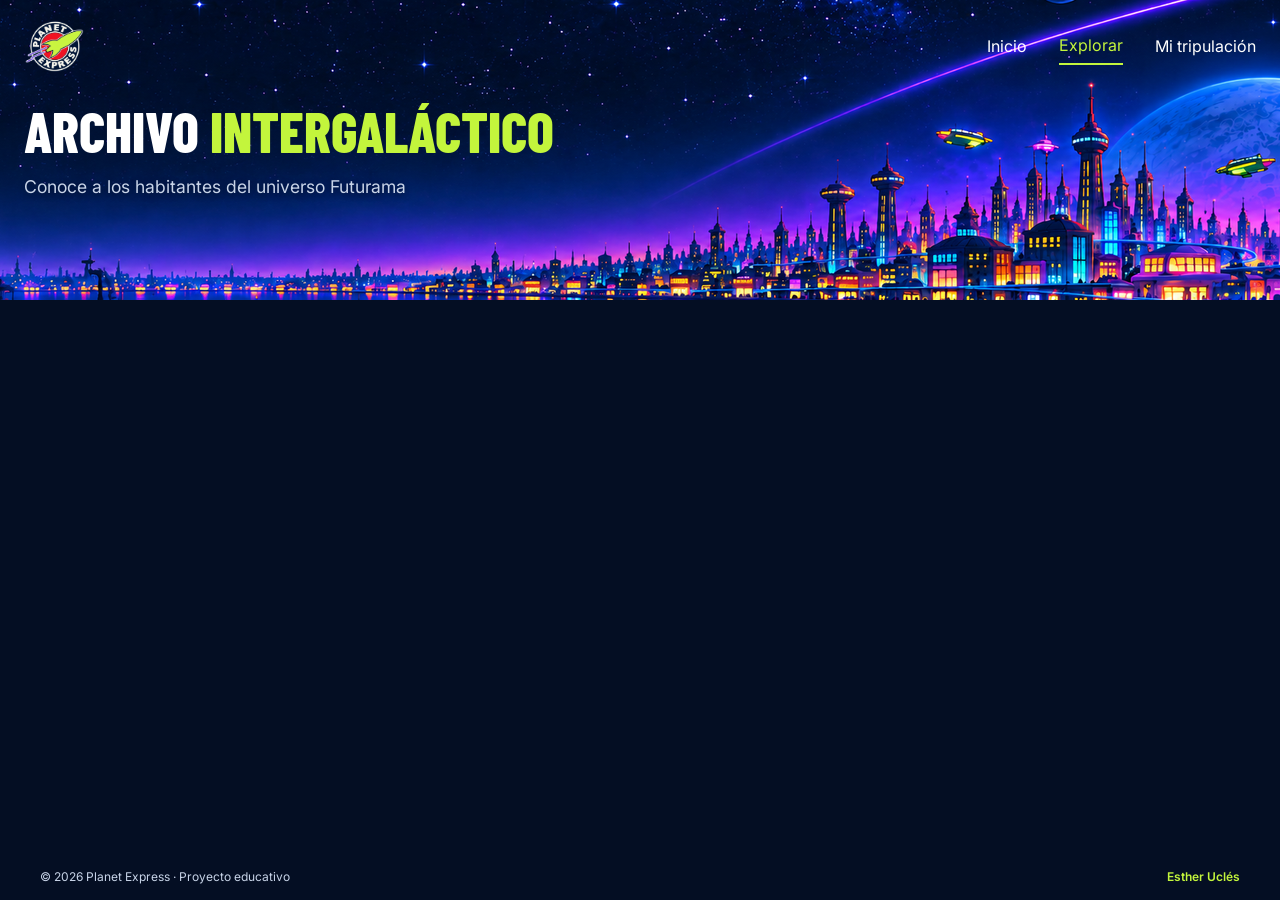
==== explore.html @ 9a002dad "Feat: header explore" ====
<!DOCTYPE html>
<html lang="es">
<head>
    <meta charset="UTF-8">
    <meta name="viewport" content="width=device-width, initial-scale=1.0">
    <title>Futurama</title>
    <link rel="icon" href="assets/img/logo.png" type="image/png">
    <link rel="preconnect" href="https://fonts.googleapis.com">
    <link rel="preconnect" href="https://fonts.gstatic.com" crossorigin>
    <link href="https://fonts.googleapis.com/css2?family=Barlow+Condensed:wght@400;500;600;700;800;900&family=Inter:wght@400;500;600;700&display=swap" rel="stylesheet">
    <link rel="stylesheet" href="./css/variables.css">
    <link rel="stylesheet" href="./css/style.css">
    <link rel="stylesheet" href="./css/explore.css">
</head>
<body>

    <header class="header header--explore">
        <nav class="nav" aria-label="navegación principal">

            <a class="nav__brand" href="./index.html">
                <img class="nav__logo" src="./assets/img/logo.png" width="60" height="60" alt="Logo Planet Espress - Inicio" >
            </a>

            <button 
                class="nav__menu-burger" 
                id="button-burger"
                type="button" 
                aria-label="Abrir menú" 
                aria-expanded="false" 
                aria-controls="main-navigation">
                ☰
            </button>

            <ul class="nav__menu" id="main-navigation">
                <li class="nav__item">
                    <a class="nav__link" href="./index.html">Inicio</a>
                </li>
                <li class="nav__item">
                    <a class="nav__link nav__link--active" href="./explore.html" aria-current="page">Explorar</a>
                </li>
                <li class="nav__item">
                    <a class="nav__link" href="./myCrew.html">Mi tripulación</a>
                </li>
            </ul>

        </nav>

        <div class="explore-intro">

            <h1 class="explore-intro__title">
                ARCHIVO
                <span class="explore-intro__highlight">INTERGALÁCTICO</span>
            </h1>

            <p class="explore-intro__description">Conoce a los habitantes del universo Futurama</p>

        </div>
        
    </header>

    <main class="main">

        <section class="filters" aria-label="Filtros de personajes">
            <!-- Buscador y filtros -->
        </section>

        <section class="characters" aria-label="Personajes">
            <!-- Tarjetas -->
        </section>

        <nav class="pagination" aria-label="Paginación de personajes">
            <!-- Paginación -->
        </nav>
      

    </main>

    <footer class="footer">
        <p class="footer__copyright">© 2026 Planet Express · Proyecto educativo</p>
        <p class="footer__author">Esther Uclés</p>
    </footer>
    

  <script type="module" src="js/pages/index.js"></script>
</body>
</html>
---- css/variables.css ----
:root{

/* =============== MAIN COLORS ===============*/

   --color-primary:     #071B3D; /* Azul galaxia */
   --color-secondary:   #C3F53C; /* Verde Lima */
   --color-details:     #7855D9; /* Morado */


/* =============== BACKGROUND ===============*/
   
   --color-background:   #040E23; /* Azul/Negro oscuro - Fondo general */
   --color-surface:         #10284F; /* Azul -  Fondo de tarjetas, filtros y contenedores */

/* =============== TEXTS ===============*/                             

   --color-text:           #FFFFFF;  /* Blanco - Texto principal */
   --color-text-secondary: #C8D4E8;  /* Azul muy claro - Texto secundario */
   --color-text-dark:      #071B3D;  /* Azul/Negro - Texto sobre verde lima */


/*=============== BORDERS ===============*/    

   --color-border:      #7855D9;  /* Morado - Bordes destacados */
   --color-border-soft: #293E65;  /* Azulado - Bordes discretos */


/*=============== FOOTER ===============*/



/*=============== FONTS ===============*/

   --font-primary:      "Barlow Condensed", Impact, sans-serif;
   --font-secondary:       "Inter", Arial, sans-serif;

}
---- css/style.css ----
/* -------------------------------------------
|             General styles                 |
----------------------------------------------*/

html{
    box-sizing: border-box;
}

*, 
*::after,
*::before{
    box-sizing: inherit;
    margin: 0;
    padding: 0;
}

a{
    text-decoration: none;
}



/* ////////////////// MOBILE DESIGN //////////////////// */

/* Nombramos cada área del Grid principal */
.header{ grid-area: header;}
.main{ grid-area: main;}
.footer{ grid-area: footer;}

body{
    min-height: 100vh;
    min-height: 100dvh;

    background-color: var(--color-background);
    color: var(--color-text);
    font-family: var(--font-secondary);

    /* Distribución principal de la página */
    display: grid;
    grid-template-columns: 1fr;
    grid-template-rows: auto 1fr auto;
    grid-template-areas:
        "header"
        "main"
        "footer";

}



/* -------------------------------------------
|                Header Styles               |
----------------------------------------------*/




/* -------------------------------------------
|                 Nav Styles                 |
----------------------------------------------*/

.nav{
    position: relative;
    display: flex;
    justify-content: space-between;
    align-items: center;
    padding: 16px 24px;
}

.nav__link{
    color: var(--color-text);
    
    display: inline-block;
    padding: 8px 0;
}

.nav__link--active{
    color: var(--color-secondary);
    border-bottom: 2px solid var(--color-secondary);
}

.nav__logo{
    display: block;
    width: 60px;
    height: 60px;
}

.nav__menu-burger{
    padding: 8px 12px;
    background-color: transparent;
    color: var(--color-secondary);
    border: 1px solid var(--color-border);
    border-radius: 8px;
    font-size: 1.5rem;
    cursor: pointer;
}

.nav__menu{
    flex-direction: column;
    gap: 20px;
    z-index: 10;

    display: none;
    list-style: none;
    position: absolute;
    top: 100%;
    left: 0;
    right: 0;
    padding: 20px 24px;

    background-color: var(--color-primary);
}

.nav__menu--open{
    display: flex;
}




/* -------------------------------------------
|                Main Styles                  |
----------------------------------------------*/

/* hero styles */
.hero{
    padding: 32px 24px;
}

.hero__title{
    font-family: var(--font-primary);
    font-size: 2.5rem;
    line-height: 1.1;
}

.hero__title-highlight{
    display: block;  /* para que "UNIVERSO FUTURAMA" aparezca en una nueva línea (span en elemento de línea por defecto) */
    color: var(--color-secondary);
}

.hero__description{
    color: var(--color-text-secondary);
    line-height: 1.5;
    margin-top: 16px;
}

/* contenedor de los botones */
.hero__actions{
    display: flex;
    flex-direction: column;
    gap: 16px;
    margin-top: 24px;
}

/* estilos comunes para los dos botones */
.hero__button{
    display: inline-flex;
    justify-content: center;
    align-items: center;
    gap: 12px;
    padding: 14px 24px;
    border-radius: 50px;
    border: 2px solid transparent;
    
    font-size: 1rem;
    font-weight: 600;
    text-align: center;
    cursor: pointer;
}

.hero__button-arrow{
    width: 22px;
    height: 22px;
    flex-shrink: 0; /* Para que la flecha conserve su tamaño aunque el botón tenga poco espacio */
}

/* botón principal - Explorar */
.hero__button--primary{
    background-color: var(--color-secondary);
    color: var(--color-text-dark);
}

/* botón secundario - Mi tripulación */
.hero__button--secondary{
    background-color: transparent;
    color: var(--color-text);
    border-color: var(--color-border);
}





/* -------------------------------------------
|                   Footer                    |
----------------------------------------------*/
.footer{
    padding: 16px 24px;
    background-color: var(--color-background);

    display: flex;
    flex-direction: column;
    align-items: center;
    gap: 8px;
}

.footer__copyright, 
.footer__author{
    font-size: 0.75rem;
}

.footer__copyright{
    color: var(--color-text-secondary);
}

.footer__author{
    color: var(--color-secondary);
    font-weight: 600;
}





/*  /////////////////////////////////////////////////////////// 
   //////////////   DESIGNS OF OTHER DEVICES   ///////////////
/* ////////////////////////////////////////////////////////// */


@media (min-width:768px){


/* -------------------------------------------
|                Header Styles               |
----------------------------------------------*/


/* -------------------------------------------
|                 Nav Styles                 |
----------------------------------------------*/

.nav__menu-burger{
    display: none;
}

.nav__menu{
    display: flex;
    position: static;
    flex-direction: row;
    align-items: center;
    gap: 32px;
    padding: 0;
    background-color: transparent;
}


/* -------------------------------------------
|                Main Styles                  |
----------------------------------------------*/

/* contenedor de los botones */
.hero__actions{
    flex-direction: row;
}


/* -------------------------------------------
|                   Footer                    |
----------------------------------------------*/

    .footer{
        flex-direction: row;
        justify-content: space-between;
        padding: 16px 40px;
    }
}
---- css/explore.css ----
/* ////////////////// MOBILE DESIGN //////////////////// */


/* -------------------------------------------
|                Header Styles               |
----------------------------------------------*/

.header--explore{
    background-image: url("../assets/img/encabezado.png");
    min-height: 330px;
    background-size: cover;
    background-position: center;
    background-repeat: no-repeat;
}

.explore-intro{
    padding: 2px 8px 24px 24px;
}

.explore-intro__title{
    font-family: var(--font-primary);
    font-size: 2.5rem;
    font-weight: 800;
    line-height: 1.1;
    color: var(--color-text);
}

.explore-intro__highlight{
    display: block;
    color: var(--color-secondary);
}

.explore-intro__description{
    margin-top: 12px;
    max-width: 260px;
    font-size: 0.95rem;
    line-height: 1.5;
    color: var(--color-text-secondary);
    text-shadow: 0 2px 6px rgba(4,14,35,0.8);
}



/* -------------------------------------------
|                 Nav Styles                 |
----------------------------------------------*/



/* -------------------------------------------
|                Main Styles                  |
----------------------------------------------*/



/* -------------------------------------------
|                   Footer                    |
----------------------------------------------*/




/*  /////////////////////////////////////////////////////////// 
   //////////////   DESIGNS OF OTHER DEVICES   ///////////////
/* ////////////////////////////////////////////////////////// */


@media (min-width:768px){


/* -------------------------------------------
|                Header Styles               |
----------------------------------------------*/

.header--explore{
    background-image: url(../assets/img/encabezado_web.png);
    min-height: 300px;
    background-size: cover;
    background-position: center 30%;

}

.explore-intro{
    padding: 8px 24px 24px;
}

.explore-intro__title{
    font-size: 3.5rem;
}

.explore-intro__highlight{
    display: inline;
}

.explore-intro__description{
    max-width: none;
    font-size: 1.1rem;
}


/* -------------------------------------------
|                 Nav Styles                 |
----------------------------------------------*/




/* -------------------------------------------
|                Main Styles                  |
----------------------------------------------*/



/* -------------------------------------------
|                   Footer                    |
----------------------------------------------*/


}
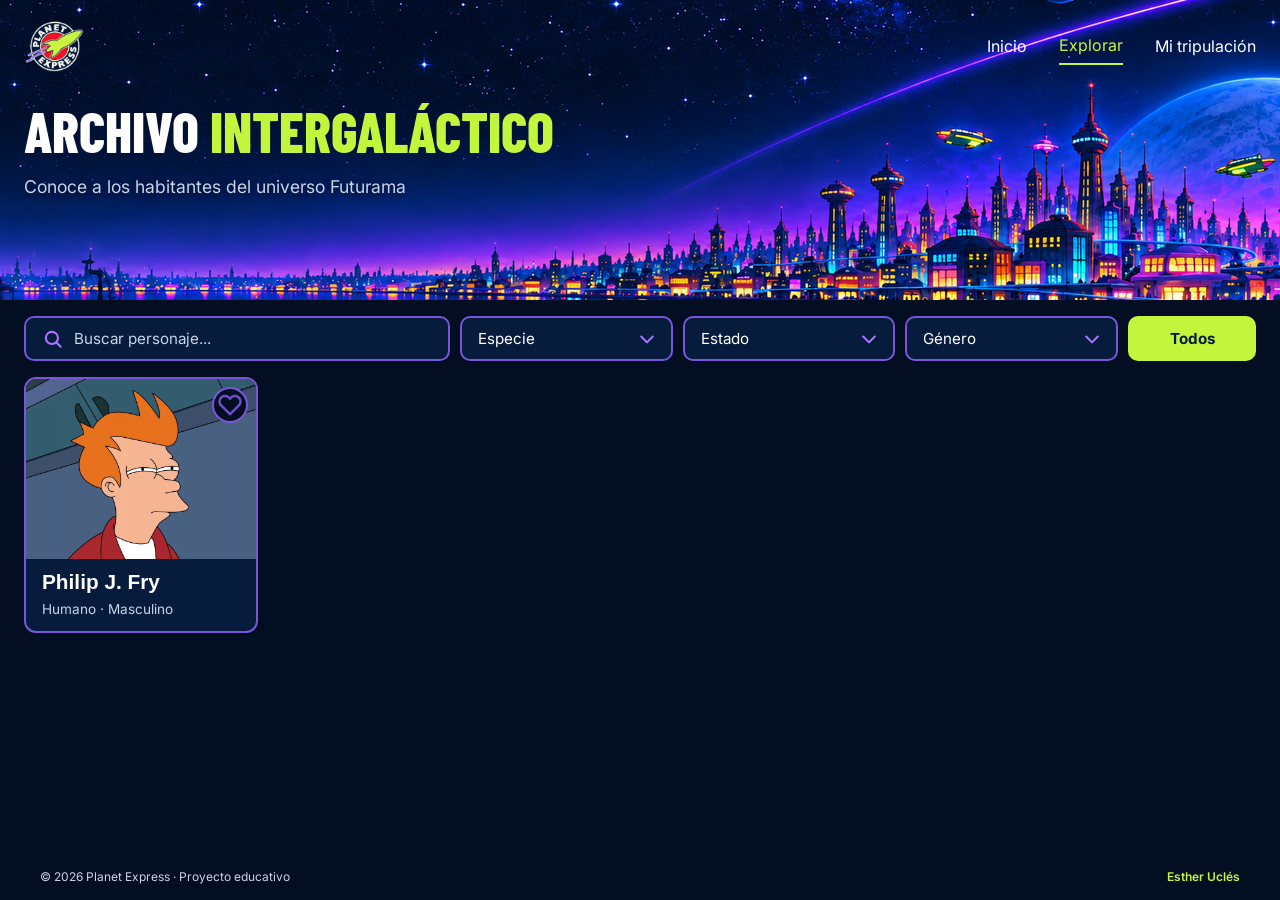
==== commit 2bfd96ee: "Feat: formulario (html y css) y tarjeta ejemplo (html y css)" ====
--- a/explore.html
+++ b/explore.html
@@ -61,11 +61,64 @@
     <main class="main">
 
         <section class="filters" aria-label="Filtros de personajes">
-            <!-- Buscador y filtros -->
+            
+            <form class="filters__form" id="character-filters">
+                <!-- Buscador -->
+                <input class="filters__search" id="character-search" type="search" name="search" placeholder="Buscar personaje...">
+
+                <!-- Filtro por especie -->
+                 <select class="filters__select" id="filter-species" name="species">
+                    <option value="">Especie</option>
+                 </select>
+
+                 <!-- Filtro por estado -->
+                 <select class="filters__select" id="filter-status" name="status">
+                    <option value="">Estado</option>
+                 </select>
+
+                 <!-- Filtro por genero -->
+                 <select class="filters__select" id="filter-gender" name="gender">
+                    <option value="">Género</option>
+                 </select>
+
+                 <!-- Restablecer filtros -->
+                  <button class="filters__reset" id="filters-reset" type="reset">Todos</button>
+
+            </form>
+
         </section>
 
         <section class="characters" aria-label="Personajes">
-            <!-- Tarjetas -->
+             <div class="characters__grid" id="characters-container">
+                <!-- Tarjetas -->
+                <article class="character-card">
+
+                    <div class="character-card__media">
+                        <img class="character-card__image" src="./assets/img/philip-j_-fry.webp" width="60" height="60" alt="Philip J. Fry">
+                    </div>
+
+                    <div class="character-card__info">
+                        <h2 class="character-card__name">Philip J. Fry</h2>
+
+                        <p class="character-card__details">
+                            <span class="character-card__species">Humano</span>
+                            <span aria-hidden="true">·</span>
+                            <span class="character-card__gender">Masculino</span>
+                        </p>
+                        
+                    </div>
+
+                    <button
+                        class="character-card__favorite"
+                        type="button"
+                        aria-label="Añadir a Philip J. Fry a mi tripulación"
+                        aria-pressed="false"
+                    >
+                        <img class="character-card__heart" src="./assets/icons/Corazon_vacio.png" width="35" height="35" alt="Corazón vacío">
+                    </button>
+
+                </article>
+             </div>
         </section>
 
         <nav class="pagination" aria-label="Paginación de personajes">
--- a/css/explore.css
+++ b/css/explore.css
@@ -52,6 +52,166 @@
 |                Main Styles                  |
 ----------------------------------------------*/
 
+/* *** SECCIÓN FILTROS *** */
+.filters{
+    padding: 16px 24px 0;
+}
+
+.filters__form{
+    display: grid;
+    grid-template-columns: 1fr;
+    gap: 10px;
+}
+
+/* estilos comunes input, selects y botón de los filtros */
+.filters__search,
+.filters__select,
+.filters__reset{ 
+    width: 100%;
+    min-height: 45px;
+    padding: 10px 16px;
+    font-family: var(--font-secondary);
+    font-size: 0.95rem;
+    border-radius: 10px;
+}
+
+/* buscador */
+.filters__search{
+    background-color: var(--color-primary);
+    color: var(--color-text);
+    border: 2px solid var(--color-border);
+
+    /* lupita morada */
+    background-image: url("../assets/icons/lupa_morada.svg");
+    background-repeat: no-repeat;
+    background-position: 16px center;
+    background-size: 22px;
+    padding-left: 48px;
+}
+
+.filters__search::placeholder{
+    color: var(--color-text-secondary);
+}
+
+/* despleagles - selects */
+.filters__select{
+    background-color: var(--color-primary);
+    color: var(--color-text);
+    border: 2px solid var(--color-border);
+    cursor: pointer;
+    color-scheme: dark;
+
+    /* desplegable moradito */
+    appearance: none;
+    background-image: url("../assets/icons/desplegable_morado.svg");
+    background-repeat: no-repeat;
+    background-position: right 14px center;
+    background-size: 20px;
+    padding-right: 44px;
+}
+
+.filters__select option{
+    background-color: var(--color-primary);
+    color: var(--color-text);
+}
+
+/* botón Todos */
+.filters__reset{
+    background-color: var(--color-secondary);
+    color: var(--color-text-dark);
+    border: none;
+    font-weight: 700;
+    cursor: pointer;
+}
+
+
+/* *** SECCIÓN TARJETAS *** */
+.characters{
+    padding: 16px 24px;
+}
+
+.characters__grid{
+    display: grid;
+    grid-template-columns: 1fr;
+    gap: 12px;
+}
+
+/* tarjetas personajes */
+.character-card{
+    position: relative;
+    display: grid;
+    grid-template-columns: 105px minmax(0, 1fr);
+    height: 115px;
+
+    background-color: var(--color-primary);
+    border: 2px solid var(--color-border);
+    border-radius: 12px;
+    overflow: hidden;
+}
+
+/* contenedor de la imagen de la tarjeta */
+.character-card__media{
+    overflow: hidden;
+    background-color: var(--color-surface);
+}
+
+/* imagen tarjeta */
+.character-card__image{
+    display: block;
+    width: 100%;
+    height: 100%;
+    object-fit: cover;
+}
+
+/* datos/información personaje */
+.character-card__info{
+    display: flex;
+    flex-direction: column;
+    justify-content: center;
+    gap: 6px;
+    min-width: 0;
+    padding: 12px 42px 12px 20px;
+}
+
+.character-card__name{
+    font-family: var(--font-primary);
+    font-size: 1.3rem;
+    font-weight: 700;
+    line-height: 1.1;
+}
+
+.character-card__details{
+    font-size: 0.75rem;
+    line-height: 1.4;
+    color: var(--color-text-secondary);
+}
+
+/* corazón - favorito */
+.character-card__favorite{
+    position: absolute;
+    top: 8px;
+    right: 8px;
+    display: flex;
+    align-items: center;
+    justify-content: center;
+    padding: 0;
+
+    width: 36px;
+    height: 36px;
+    
+    background-color: var(--color-background);
+    border: 2px solid var(--color-border);
+    border-radius: 50%;
+    cursor: pointer;
+}
+
+.character-card__heart{
+    display: block;
+    width: 24px;
+    height: 24px;
+    object-fit: contain;
+}
+
 
 
 /* -------------------------------------------
@@ -110,7 +270,37 @@
 |                Main Styles                  |
 ----------------------------------------------*/
 
-
+/* *** SECCIÓN FILTROS *** */
+.filters__form{
+    grid-template-columns: 2fr 1fr 1fr 1fr 0.6fr;
+}
+
+.filters__search{
+    grid-column: auto;
+}
+
+/* *** SECCIÓN TARJETAS *** */
+.characters__grid{
+    grid-template-columns: repeat(5, minmax(0, 1fr));
+    gap: 16px;
+}
+
+/* tarjetas personajes */
+.character-card{
+    grid-template-columns: 1fr;
+    grid-template-rows: 180px auto;
+    height: auto;
+}
+
+/* datos/información personaje */
+.character-card__info{
+    justify-content: flex-start;
+    padding: 12px 16px;
+}
+
+.character-card__details{
+    font-size: 0.85rem;
+}
 
 /* -------------------------------------------
 |                   Footer                    |
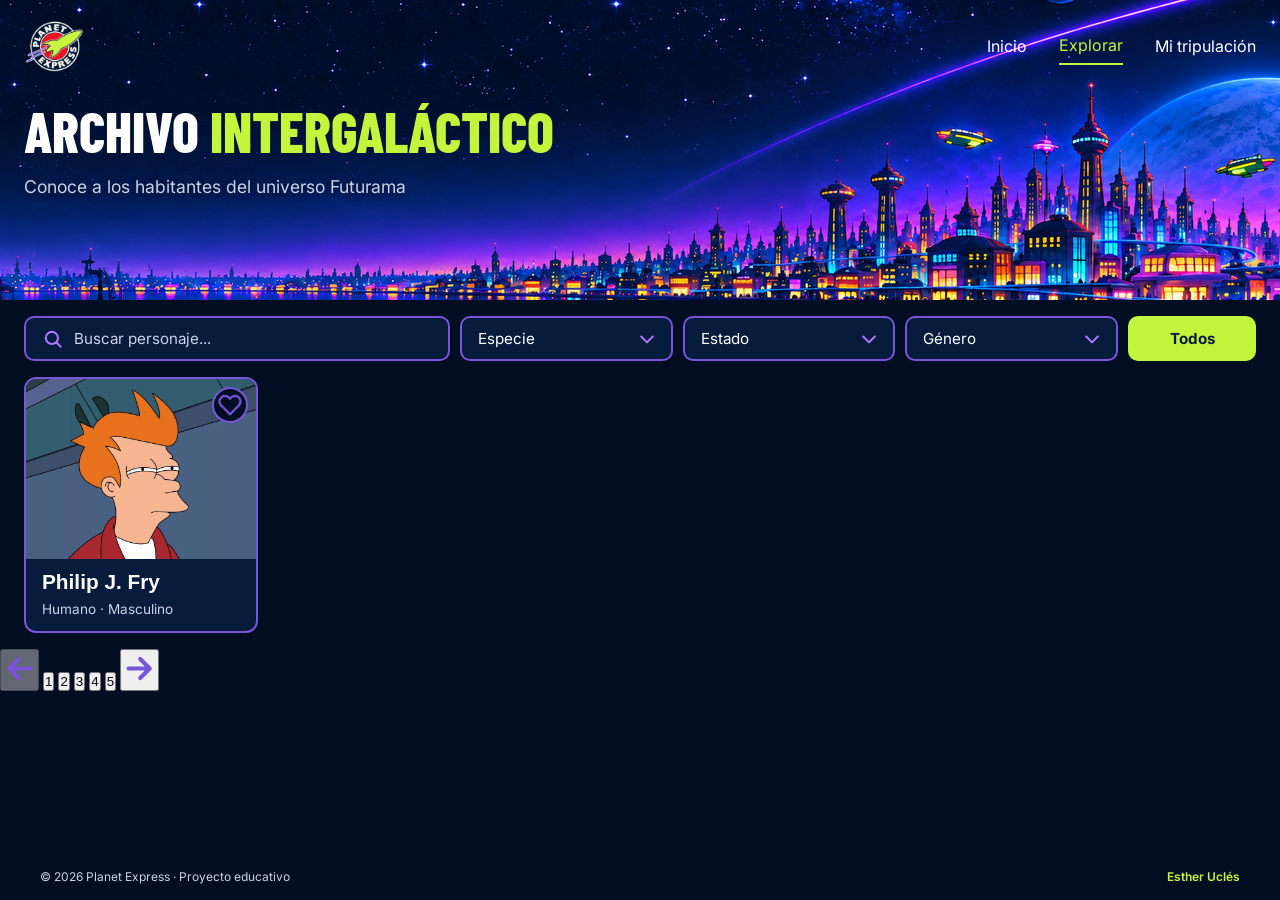
==== commit d82c32cb: "Feat: Nav de paginación en html" ====
--- a/explore.html
+++ b/explore.html
@@ -121,8 +121,23 @@
              </div>
         </section>
 
-        <nav class="pagination" aria-label="Paginación de personajes">
-            <!-- Paginación -->
+        <!-- Paginación -->
+        <nav class="pagination" id="pagination" aria-label="Paginación de personajes">
+
+            <button class="paginaton__button" id="prev-page" type="button" disabled>
+                <img class="pagination_icon" src="./assets/icons/flecha_izquierda_morada.svg" width="35" height="35" alt="Flecha izquierda paginación">
+            </button>
+
+            <button class="paginaton__button paginaton__button--active" type="button" data-page="1" aria-current="page">1</button>
+            <button class="paginaton__button" type="button" data-page="2">2</button>
+            <button class="paginaton__button" type="button" data-page="3">3</button>
+            <button class="paginaton__button" type="button" data-page="4">4</button>
+            <button class="paginaton__button" type="button" data-page="5">5</button>
+
+            <button class="paginaton__button" id="next-page" type="button">
+                <img class="pagination_icon" src="./assets/icons/flecha_morada.svg" width="35" height="35" alt="Flecha izquierda paginación">
+            </button>
+            
         </nav>
       
 
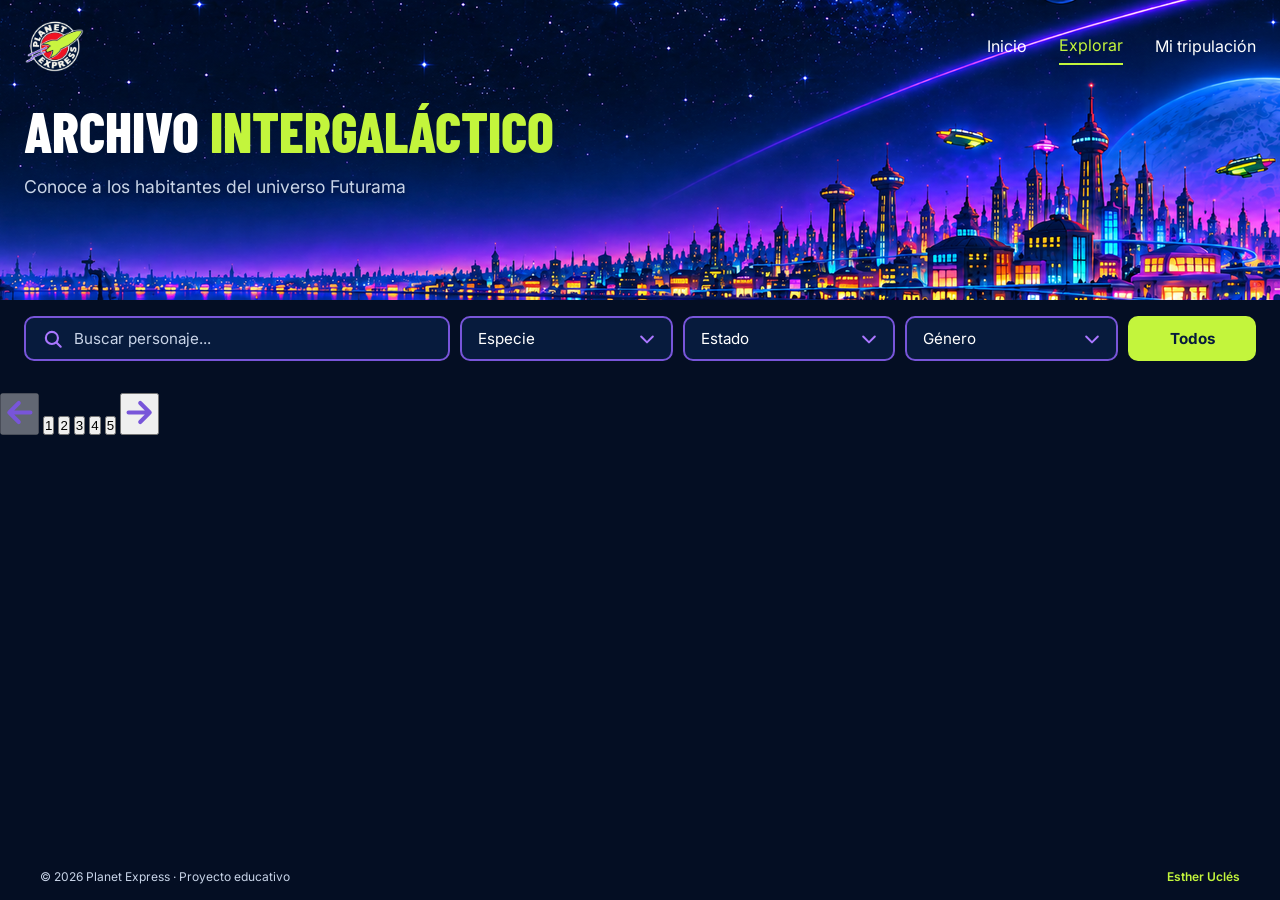
==== commit d1992a90: "Feat: DOM tarjetas y mostrarlas" ====
--- a/explore.html
+++ b/explore.html
@@ -91,7 +91,7 @@
         <section class="characters" aria-label="Personajes">
              <div class="characters__grid" id="characters-container">
                 <!-- Tarjetas -->
-                <article class="character-card">
+                <!-- <article class="character-card">
 
                     <div class="character-card__media">
                         <img class="character-card__image" src="./assets/img/philip-j_-fry.webp" width="60" height="60" alt="Philip J. Fry">
@@ -117,7 +117,7 @@
                         <img class="character-card__heart" src="./assets/icons/Corazon_vacio.png" width="35" height="35" alt="Corazón vacío">
                     </button>
 
-                </article>
+                </article> -->
              </div>
         </section>
 
@@ -149,6 +149,6 @@
     </footer>
     
 
-  <script type="module" src="js/pages/index.js"></script>
+  <script type="module" src="js/pages/explore.js"></script>
 </body>
 </html>
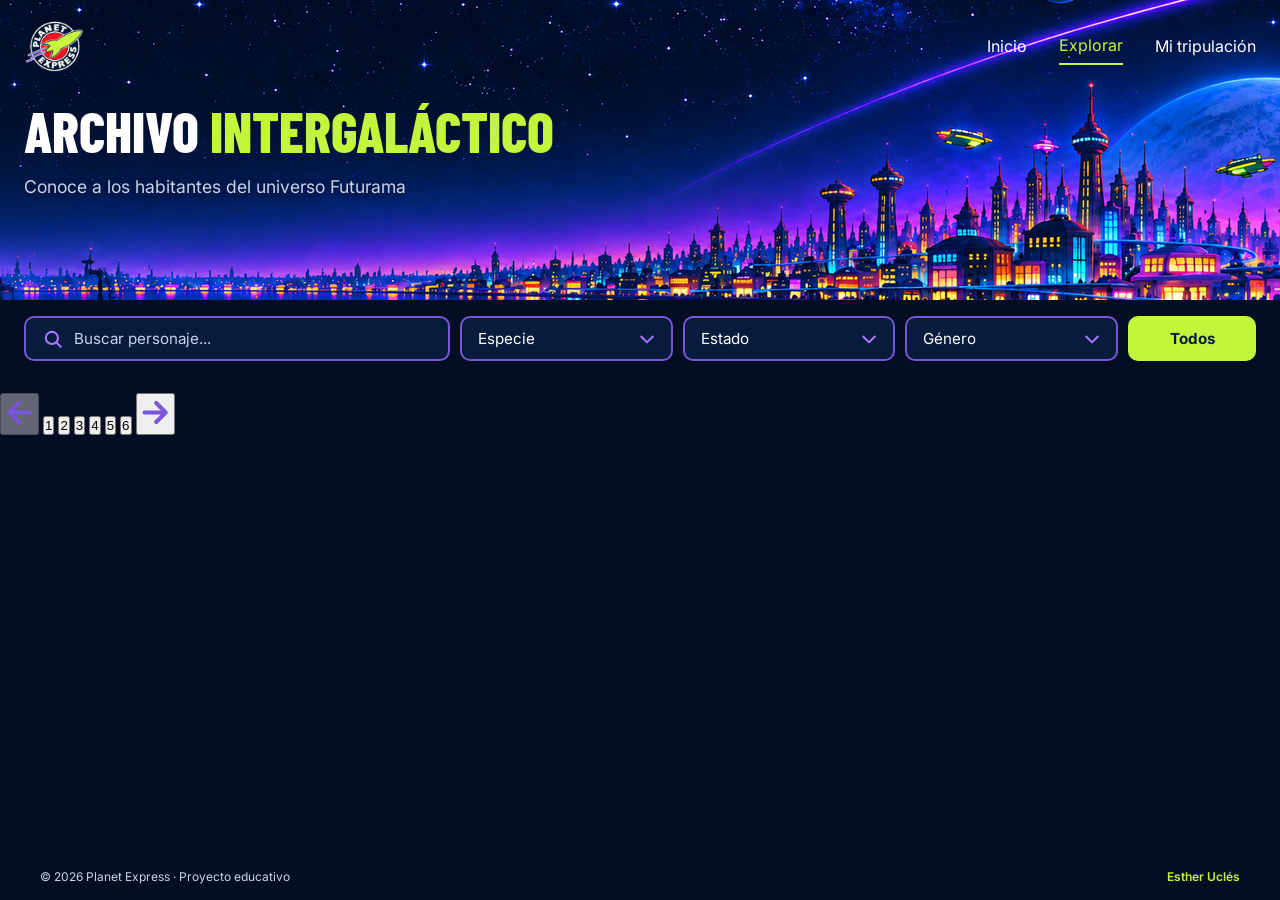
==== commit 1b985522: "Feat: Filtros de los personajes. Buscador y desplegables" ====
--- a/explore.html
+++ b/explore.html
@@ -91,33 +91,6 @@
         <section class="characters" aria-label="Personajes">
              <div class="characters__grid" id="characters-container">
                 <!-- Tarjetas -->
-                <!-- <article class="character-card">
-
-                    <div class="character-card__media">
-                        <img class="character-card__image" src="./assets/img/philip-j_-fry.webp" width="60" height="60" alt="Philip J. Fry">
-                    </div>
-
-                    <div class="character-card__info">
-                        <h2 class="character-card__name">Philip J. Fry</h2>
-
-                        <p class="character-card__details">
-                            <span class="character-card__species">Humano</span>
-                            <span aria-hidden="true">·</span>
-                            <span class="character-card__gender">Masculino</span>
-                        </p>
-                        
-                    </div>
-
-                    <button
-                        class="character-card__favorite"
-                        type="button"
-                        aria-label="Añadir a Philip J. Fry a mi tripulación"
-                        aria-pressed="false"
-                    >
-                        <img class="character-card__heart" src="./assets/icons/Corazon_vacio.png" width="35" height="35" alt="Corazón vacío">
-                    </button>
-
-                </article> -->
              </div>
         </section>
 
@@ -133,6 +106,7 @@
             <button class="paginaton__button" type="button" data-page="3">3</button>
             <button class="paginaton__button" type="button" data-page="4">4</button>
             <button class="paginaton__button" type="button" data-page="5">5</button>
+            <button class="paginaton__button" type="button" data-page="6">6</button>
 
             <button class="paginaton__button" id="next-page" type="button">
                 <img class="pagination_icon" src="./assets/icons/flecha_morada.svg" width="35" height="35" alt="Flecha izquierda paginación">
--- a/css/explore.css
+++ b/css/explore.css
@@ -140,8 +140,8 @@
 .character-card{
     position: relative;
     display: grid;
-    grid-template-columns: 105px minmax(0, 1fr);
-    height: 115px;
+    grid-template-columns: 100px minmax(0, 1fr);
+    height: 80px;
 
     background-color: var(--color-primary);
     border: 2px solid var(--color-border);
@@ -152,7 +152,7 @@
 /* contenedor de la imagen de la tarjeta */
 .character-card__media{
     overflow: hidden;
-    background-color: var(--color-surface);
+    /* background-color: var(--color-surface); */
 }
 
 /* imagen tarjeta */
@@ -160,7 +160,7 @@
     display: block;
     width: 100%;
     height: 100%;
-    object-fit: cover;
+    object-fit: contain;
 }
 
 /* datos/información personaje */
@@ -168,21 +168,21 @@
     display: flex;
     flex-direction: column;
     justify-content: center;
-    gap: 6px;
+    gap: 3px;
     min-width: 0;
-    padding: 12px 42px 12px 20px;
+    padding: 8px 42px 8px 20px;
 }
 
 .character-card__name{
     font-family: var(--font-primary);
-    font-size: 1.3rem;
+    font-size: 1.1rem;
     font-weight: 700;
     line-height: 1.1;
 }
 
 .character-card__details{
-    font-size: 0.75rem;
-    line-height: 1.4;
+    font-size: 0.7rem;
+    line-height: 1.3;
     color: var(--color-text-secondary);
 }
 
@@ -212,6 +212,13 @@
     object-fit: contain;
 }
 
+ /* para el mensaje de "No se han encontrado personajes" */
+.characters__empty {
+    color: var(--color-text-secondary);
+    text-align: center;
+    padding: 32px 16px;
+}
+
 
 
 /* -------------------------------------------
@@ -281,8 +288,8 @@
 
 /* *** SECCIÓN TARJETAS *** */
 .characters__grid{
-    grid-template-columns: repeat(5, minmax(0, 1fr));
-    gap: 16px;
+    grid-template-columns: repeat(auto-fill, minmax(230px, 1fr));
+    gap: 18px;
 }
 
 /* tarjetas personajes */
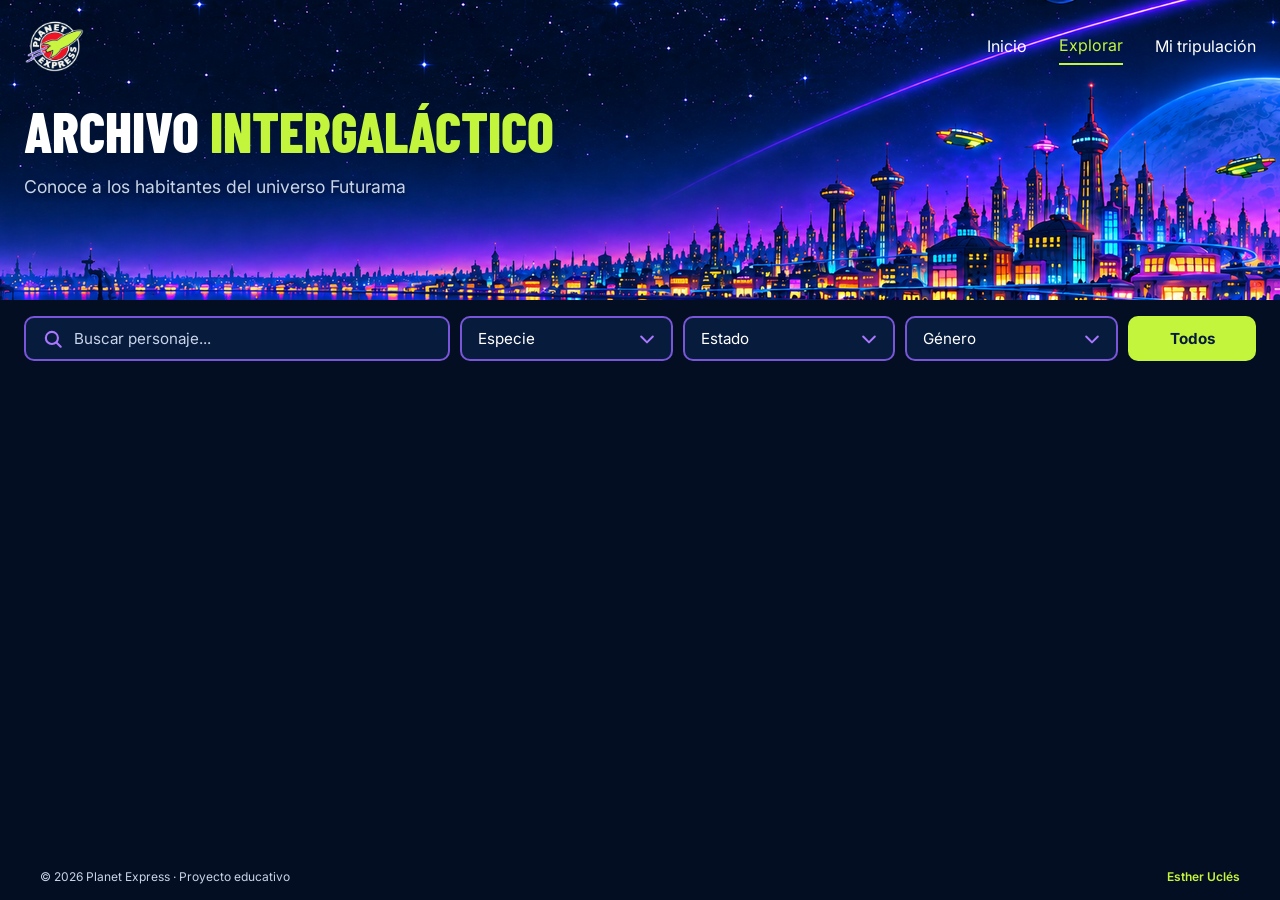
==== commit 27270b18: "Feat: Paginación de los personajes" ====
--- a/explore.html
+++ b/explore.html
@@ -101,7 +101,7 @@
                 <img class="pagination_icon" src="./assets/icons/flecha_izquierda_morada.svg" width="35" height="35" alt="Flecha izquierda paginación">
             </button>
 
-            <button class="paginaton__button paginaton__button--active" type="button" data-page="1" aria-current="page">1</button>
+            <button class="paginaton__button paginaton__button--active" type="button" data-page="1">1</button>
             <button class="paginaton__button" type="button" data-page="2">2</button>
             <button class="paginaton__button" type="button" data-page="3">3</button>
             <button class="paginaton__button" type="button" data-page="4">4</button>
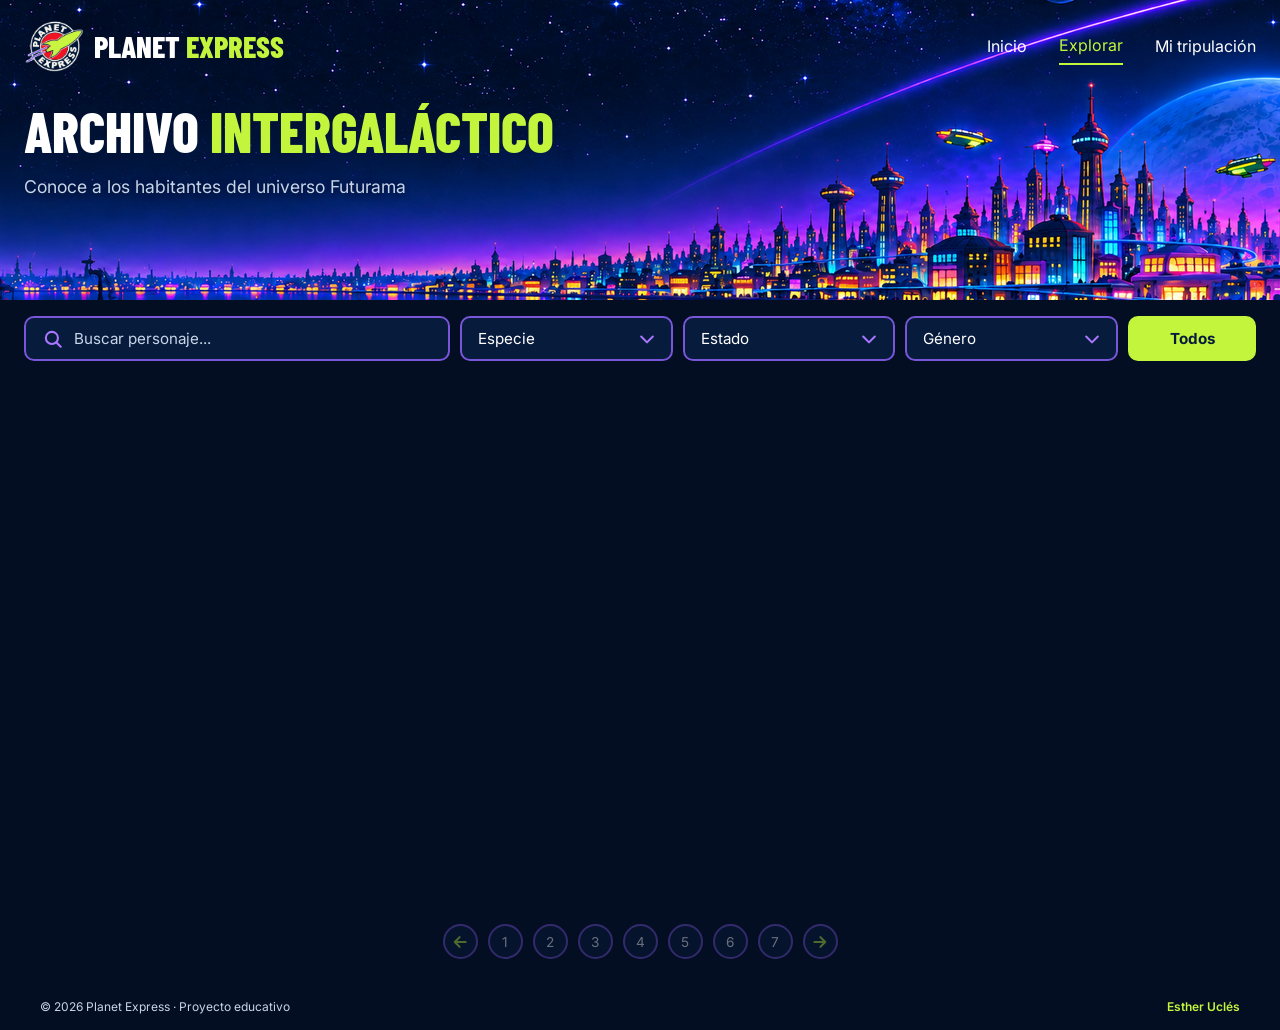
==== commit 48ffa368: "Feat: Darle estilos a los botones y mejorar algunos comportamientos de los botones de la paginación" ====
--- a/explore.html
+++ b/explore.html
@@ -19,6 +19,9 @@
 
             <a class="nav__brand" href="./index.html">
                 <img class="nav__logo" src="./assets/img/logo.png" width="60" height="60" alt="Logo Planet Espress - Inicio" >
+                <span class="nav__brand-name">
+                    PLANET <span class="nav__brand-highlight">EXPRESS</span>
+                </span>
             </a>
 
             <button 
@@ -97,19 +100,20 @@
         <!-- Paginación -->
         <nav class="pagination" id="pagination" aria-label="Paginación de personajes">
 
-            <button class="paginaton__button" id="prev-page" type="button" disabled>
-                <img class="pagination_icon" src="./assets/icons/flecha_izquierda_morada.svg" width="35" height="35" alt="Flecha izquierda paginación">
+            <button class="pagination__button" id="prev-page" type="button" disabled>
+                <img class="pagination_icon" src="./assets/icons/flecha_izquierda_verde_lima.svg" width="35" height="35" alt="Flecha izquierda paginación">
             </button>
 
-            <button class="paginaton__button paginaton__button--active" type="button" data-page="1">1</button>
-            <button class="paginaton__button" type="button" data-page="2">2</button>
-            <button class="paginaton__button" type="button" data-page="3">3</button>
-            <button class="paginaton__button" type="button" data-page="4">4</button>
-            <button class="paginaton__button" type="button" data-page="5">5</button>
-            <button class="paginaton__button" type="button" data-page="6">6</button>
+            <button class="pagination__button pagination__button--active" type="button" data-page="1">1</button>
+            <button class="pagination__button" type="button" data-page="2">2</button>
+            <button class="pagination__button" type="button" data-page="3">3</button>
+            <button class="pagination__button" type="button" data-page="4">4</button>
+            <button class="pagination__button" type="button" data-page="5">5</button>
+            <button class="pagination__button" type="button" data-page="6">6</button>
+            <button class="pagination__button" type="button" data-page="7">7</button>
 
-            <button class="paginaton__button" id="next-page" type="button">
-                <img class="pagination_icon" src="./assets/icons/flecha_morada.svg" width="35" height="35" alt="Flecha izquierda paginación">
+            <button class="pagination__button" id="next-page" type="button">
+                <img class="pagination_icon" src="./assets/icons/flecha_verde_lima.svg" width="35" height="35" alt="Flecha izquierda paginación">
             </button>
             
         </nav>
--- a/css/style.css
+++ b/css/style.css
@@ -52,9 +52,6 @@
 |                Header Styles               |
 ----------------------------------------------*/
 
-
-
-
 /* -------------------------------------------
 |                 Nav Styles                 |
 ----------------------------------------------*/
@@ -83,6 +80,25 @@
     display: block;
     width: 60px;
     height: 60px;
+}
+
+.nav__brand{
+    display: flex;
+    align-items: center;
+    gap: 10px;
+}
+
+.nav__brand-name{
+    font-family: var(--font-primary);
+    font-size: 1.3rem;
+    font-weight: 800;
+    line-height: 1;
+    color: var(--color-text);
+    white-space: nowrap;
+}
+
+.nav__brand-highlight{
+    color: var(--color-secondary);
 }
 
 .nav__menu-burger{
@@ -233,8 +249,6 @@
 /* -------------------------------------------
 |                Header Styles               |
 ----------------------------------------------*/
-
-
 /* -------------------------------------------
 |                 Nav Styles                 |
 ----------------------------------------------*/
@@ -251,6 +265,10 @@
     gap: 32px;
     padding: 0;
     background-color: transparent;
+}
+
+.nav__brand-name{
+    font-size: 1.9rem;
 }
 
 
--- a/css/explore.css
+++ b/css/explore.css
@@ -147,6 +147,9 @@
     border: 2px solid var(--color-border);
     border-radius: 12px;
     overflow: hidden;
+
+    /* animación tarjeta */
+    transition: transform 0.3s ease;
 }
 
 /* contenedor de la imagen de la tarjeta */
@@ -161,6 +164,9 @@
     width: 100%;
     height: 100%;
     object-fit: contain;
+
+    /* animación imagen */
+    /* transition: transform 1s ease; */
 }
 
 /* datos/información personaje */
@@ -219,6 +225,70 @@
     padding: 32px 16px;
 }
 
+/* tarjeta sube un poco al pasar el ratón */
+@media (hover:hover){
+    .character-card:hover{
+        transform: translateY(-5px);
+        box-shadow: 0 8px 20px rgba(120, 85, 217, 0.25);
+    }
+
+    /* imagen con un poco de zoom */
+    /* .character-card:hover .character-card__image{
+        transform: scale(1.05);
+    }  */
+}
+
+/* *** PAGINACIÓN *** */
+
+/* nav */
+.pagination{
+    display: flex;
+    justify-content: center;
+    align-items: center;
+    gap: 6px;
+    padding: 16px 24px 24px;
+}
+
+/* botones paginación */
+.pagination__button{
+    display: flex;
+    justify-content: center;
+    align-items: center;
+    width: 30px;
+    height: 30px;
+    background-color: var(--color-primary);
+    color: var(--color-text);
+    border: 2px solid var(--color-border);
+    border-radius: 50px;
+
+    font-family: var(--font-secondary);
+    font-size: 0.85rem;
+    cursor: pointer;
+}
+
+/* pag seleccionada */
+.pagination__button--active{
+    background-color: var(--color-secondary);
+    color: var(--color-text-dark);
+    border-color: var(--color-secondary);
+    font-weight: 700;
+}
+
+/* botón deshabilitado */
+.pagination__button:disabled{
+    opacity: 0.4;
+    cursor: not-allowed;
+}
+
+/* icono fechas */
+.pagination_icon{
+    display: block;
+    width: 18px;
+    height: 18px;
+}
+
+
+
 
 
 /* -------------------------------------------
@@ -290,6 +360,8 @@
 .characters__grid{
     grid-template-columns: repeat(auto-fill, minmax(230px, 1fr));
     gap: 18px;
+    min-height: 515px;
+    align-content: start;
 }
 
 /* tarjetas personajes */
@@ -309,6 +381,20 @@
     font-size: 0.85rem;
 }
 
+/* *** PAGINACIÓN *** */
+
+/* nav */
+.pagination{
+    gap: 10px;
+}
+
+/* botones paginación */
+.pagination__button{
+    width: 35px;
+    height: 35px;
+}
+
+
 /* -------------------------------------------
 |                   Footer                    |
 ----------------------------------------------*/
